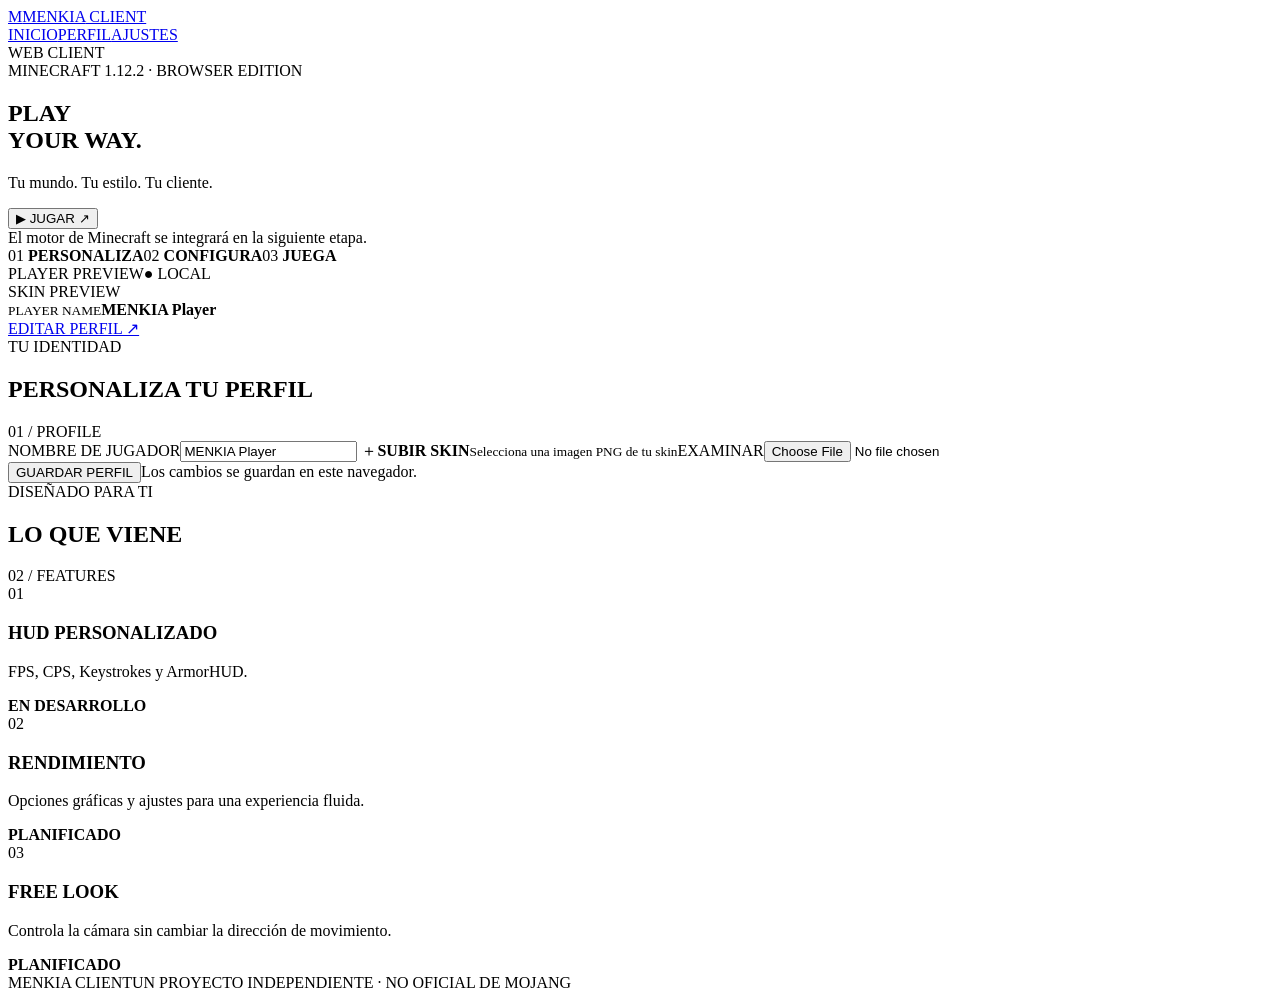
==== web/index.html @ 07ad16b3 "Create MENKIA CLIENT browser interface" ====
<!doctype html>
<html lang="es">
<head>
  <meta charset="utf-8">
  <meta name="viewport" content="width=device-width, initial-scale=1">
  <meta name="theme-color" content="#090b12">
  <title>MENKIA CLIENT</title>
  <link rel="stylesheet" href="./styles.css">
</head>
<body>
  <div class="ambient ambient-one"></div><div class="ambient ambient-two"></div>
  <header class="topbar">
    <a class="brand" href="#" aria-label="MENKIA Client inicio"><span class="brand-mark">M</span><span>MENKIA<span class="brand-light"> CLIENT</span></span></a>
    <nav><a class="active" href="#home">INICIO</a><a href="#profile">PERFIL</a><a href="#settings">AJUSTES</a></nav>
    <span class="version">WEB CLIENT <i></i></span>
  </header>
  <main id="home">
    <section class="hero">
      <div class="hero-copy">
        <div class="eyebrow"><span></span> MINECRAFT 1.12.2 · BROWSER EDITION</div>
        <h1>PLAY<br><span>YOUR WAY.</span></h1>
        <p>Tu mundo. Tu estilo. Tu cliente.</p>
        <button id="playButton" class="play-button"><span class="play-icon">▶</span> JUGAR <span class="button-arrow">↗</span></button>
        <div id="playMessage" class="play-message" role="status">El motor de Minecraft se integrará en la siguiente etapa.</div>
        <div class="hero-meta"><span>01 <b>PERSONALIZA</b></span><span>02 <b>CONFIGURA</b></span><span>03 <b>JUEGA</b></span></div>
      </div>
      <div class="player-panel">
        <div class="panel-top"><span>PLAYER PREVIEW</span><span class="online-dot">● LOCAL</span></div>
        <div class="avatar-stage">
          <div class="avatar-glow"></div>
          <div class="avatar-placeholder" id="avatarPlaceholder"><div class="avatar-head"></div><div class="avatar-body"></div><div class="avatar-arms"></div><div class="avatar-legs"></div></div>
          <img id="skinPreview" alt="Vista previa de tu skin" hidden>
          <span class="stage-label">SKIN PREVIEW</span>
        </div>
        <div class="player-info"><div><small>PLAYER NAME</small><strong id="displayName">MENKIA Player</strong></div><a href="#profile">EDITAR PERFIL ↗</a></div>
      </div>
    </section>
    <section id="profile" class="profile-section">
      <div class="section-heading"><div><span class="eyebrow">TU IDENTIDAD</span><h2>PERSONALIZA TU PERFIL</h2></div><span class="section-number">01 / PROFILE</span></div>
      <div class="profile-grid">
        <label class="field">NOMBRE DE JUGADOR<input id="playerName" maxlength="16" value="MENKIA Player" placeholder="Tu nombre"></label>
        <label class="upload-box" for="skinInput"><span class="upload-symbol">＋</span><span><b>SUBIR SKIN</b><small>Selecciona una imagen PNG de tu skin</small></span><span class="upload-action">EXAMINAR</span><input id="skinInput" type="file" accept="image/png"></label>
      </div>
      <div class="profile-actions"><button id="saveProfile" class="save-button">GUARDAR PERFIL</button><span id="saveStatus" role="status">Los cambios se guardan en este navegador.</span></div>
    </section>
    <section id="settings" class="features-section">
      <div class="section-heading"><div><span class="eyebrow">DISEÑADO PARA TI</span><h2>LO QUE VIENE</h2></div><span class="section-number">02 / FEATURES</span></div>
      <div class="feature-grid">
        <article><span>01</span><h3>HUD PERSONALIZADO</h3><p>FPS, CPS, Keystrokes y ArmorHUD.</p><b>EN DESARROLLO</b></article>
        <article><span>02</span><h3>RENDIMIENTO</h3><p>Opciones gráficas y ajustes para una experiencia fluida.</p><b>PLANIFICADO</b></article>
        <article><span>03</span><h3>FREE LOOK</h3><p>Controla la cámara sin cambiar la dirección de movimiento.</p><b>PLANIFICADO</b></article>
      </div>
    </section>
  </main>
  <footer><span class="brand-small">MENKIA CLIENT</span><span>UN PROYECTO INDEPENDIENTE · NO OFICIAL DE MOJANG</span></footer>
  <script src="./app.js"></script>
</body>
</html>
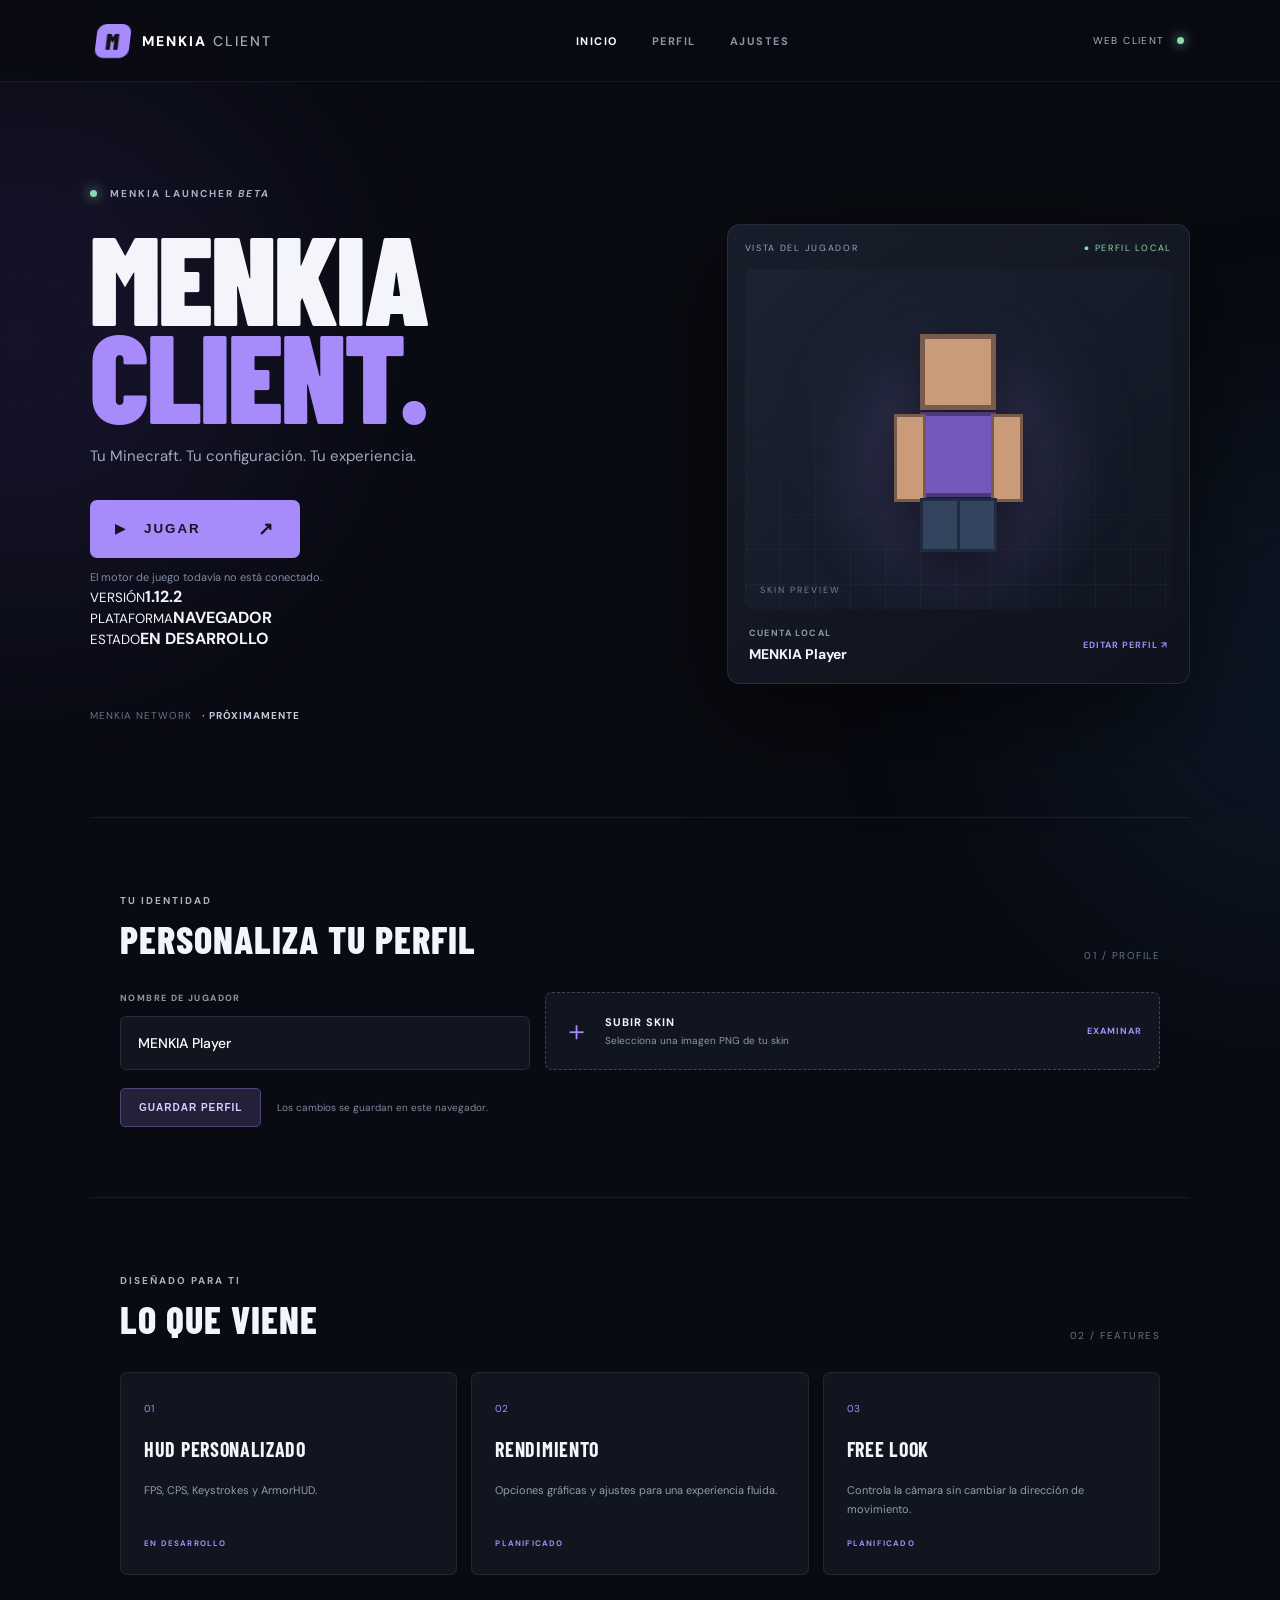
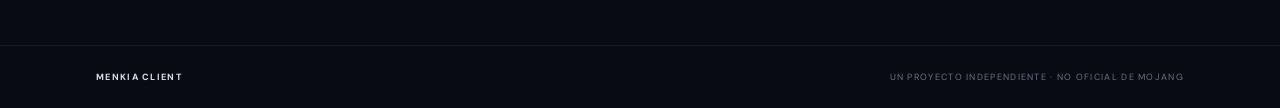
==== commit 7e36230f: "Upgrade MENKIA launcher and add 3D skin viewer" ====
--- a/web/index.html
+++ b/web/index.html
@@ -17,22 +17,22 @@
   <main id="home">
     <section class="hero">
       <div class="hero-copy">
-        <div class="eyebrow"><span></span> MINECRAFT 1.12.2 · BROWSER EDITION</div>
-        <h1>PLAY<br><span>YOUR WAY.</span></h1>
-        <p>Tu mundo. Tu estilo. Tu cliente.</p>
+        <div class="eyebrow"><span></span> MENKIA LAUNCHER <i class="build-tag">BETA</i></div>
+        <h1>MENKIA<br><span>CLIENT.</span></h1>
+        <p>Tu Minecraft. Tu configuración. Tu experiencia.</p>
         <button id="playButton" class="play-button"><span class="play-icon">▶</span> JUGAR <span class="button-arrow">↗</span></button>
-        <div id="playMessage" class="play-message" role="status">El motor de Minecraft se integrará en la siguiente etapa.</div>
-        <div class="hero-meta"><span>01 <b>PERSONALIZA</b></span><span>02 <b>CONFIGURA</b></span><span>03 <b>JUEGA</b></span></div>
+        <div id="playMessage" class="play-message" role="status">El motor de juego todavía no está conectado.</div><div class="launcher-details"><div><small>VERSIÓN</small><b>1.12.2</b></div><div><small>PLATAFORMA</small><b>NAVEGADOR</b></div><div><small>ESTADO</small><b class="pending-state">EN DESARROLLO</b></div></div>
+        <div class="hero-meta"><span>MENKIA NETWORK <b>· PRÓXIMAMENTE</b></span></div>
       </div>
       <div class="player-panel">
-        <div class="panel-top"><span>PLAYER PREVIEW</span><span class="online-dot">● LOCAL</span></div>
+        <div class="panel-top"><span>VISTA DEL JUGADOR</span><span class="online-dot">● PERFIL LOCAL</span></div>
         <div class="avatar-stage">
           <div class="avatar-glow"></div>
           <div class="avatar-placeholder" id="avatarPlaceholder"><div class="avatar-head"></div><div class="avatar-body"></div><div class="avatar-arms"></div><div class="avatar-legs"></div></div>
           <img id="skinPreview" alt="Vista previa de tu skin" hidden>
           <span class="stage-label">SKIN PREVIEW</span>
         </div>
-        <div class="player-info"><div><small>PLAYER NAME</small><strong id="displayName">MENKIA Player</strong></div><a href="#profile">EDITAR PERFIL ↗</a></div>
+        <div class="player-info"><div><small>CUENTA LOCAL</small><strong id="displayName">MENKIA Player</strong></div><a href="#profile">EDITAR PERFIL ↗</a></div>
       </div>
     </section>
     <section id="profile" class="profile-section">
--- a/web/styles.css
+++ b/web/styles.css
@@ -0,0 +1,4 @@
+@import url('https://fonts.googleapis.com/css2?family=Barlow+Condensed:wght@500;600;700;800;900&family=DM+Sans:wght@400;500;600;700&display=swap');
+:root{color-scheme:dark;--bg:#090b12;--panel:#111520;--line:#252c3b;--muted:#8c95a8;--accent:#a78bfa;--white:#f4f5fb}
+*{box-sizing:border-box}html{scroll-behavior:smooth}body{margin:0;background:var(--bg);color:var(--white);font-family:'DM Sans',sans-serif;overflow-x:hidden}.ambient{position:fixed;width:520px;height:520px;border-radius:50%;filter:blur(130px);opacity:.13;pointer-events:none;z-index:-1}.ambient-one{background:#7654dc;top:80px;left:-240px}.ambient-two{background:#2d6caa;right:-280px;top:420px}.topbar{height:82px;border-bottom:1px solid #ffffff12;display:flex;align-items:center;justify-content:space-between;padding:0 7.5%;position:relative;z-index:2;background:#090b12c9;backdrop-filter:blur(16px)}.brand{display:flex;align-items:center;gap:12px;text-decoration:none;color:white;font-weight:800;letter-spacing:2px;font-size:14px}.brand-mark{width:34px;height:34px;display:grid;place-items:center;background:var(--accent);color:#11101b;border-radius:9px;font:900 23px 'Barlow Condensed';transform:skew(-7deg)}.brand-light{font-weight:500;color:#a4aabd}nav{display:flex;gap:34px}nav a{color:#8c95a8;text-decoration:none;font-size:11px;font-weight:700;letter-spacing:1.5px}nav a.active,nav a:hover{color:white}.version{font-size:10px;letter-spacing:1.4px;color:#aab1c2}.version i,.eyebrow span{display:inline-block;width:7px;height:7px;border-radius:50%;background:#8cdbad;margin-left:8px;box-shadow:0 0 12px #8cdbad}.hero{max-width:1160px;margin:0 auto;padding:105px 30px 95px;display:grid;grid-template-columns:1.1fr .9fr;gap:70px;align-items:center;min-height:590px}.eyebrow{font-size:10px;letter-spacing:2px;font-weight:700;color:#aab1c2}.eyebrow span{margin:0 9px 0 0}.hero h1{font:900 clamp(76px,10vw,124px)/.79 'Barlow Condensed',sans-serif;letter-spacing:-2px;margin:28px 0 22px}.hero h1 span{color:var(--accent)}.hero-copy>p{color:#a2aabd;font-size:15px;margin-bottom:34px}.play-button{border:0;border-radius:7px;background:var(--accent);color:#171322;font-weight:900;letter-spacing:2px;padding:18px 25px;min-width:210px;display:flex;align-items:center;gap:17px;cursor:pointer;transition:.2s}.play-button:hover{transform:translateY(-3px);box-shadow:0 12px 35px #a78bfa33}.play-icon{font-size:13px}.button-arrow{margin-left:auto;font-size:18px}.play-message{font-size:11px;color:#818ba0;margin-top:12px;min-height:16px}.hero-meta{display:flex;gap:27px;margin-top:60px;color:#697286;font-size:10px;letter-spacing:1px}.hero-meta b{color:#c4cada;margin-left:6px}.player-panel{background:linear-gradient(145deg,#171d2a,#0e121c);border:1px solid #ffffff16;border-radius:13px;padding:17px;box-shadow:0 30px 100px #0008}.panel-top,.player-info{display:flex;justify-content:space-between;align-items:center}.panel-top{font-size:9px;letter-spacing:1.7px;color:#9ba5ba}.online-dot{color:#8cdbad;font-size:9px}.avatar-stage{height:340px;margin-top:15px;background:radial-gradient(ellipse at 50% 65%,#a78bfa25,transparent 48%),linear-gradient(135deg,#1b2231,#101521);border-radius:8px;position:relative;display:grid;place-items:center;overflow:hidden}.avatar-stage:before{content:"";position:absolute;inset:0;background-image:linear-gradient(#ffffff08 1px,transparent 1px),linear-gradient(90deg,#ffffff08 1px,transparent 1px);background-size:35px 35px;mask-image:linear-gradient(transparent,#000)}.avatar-glow{position:absolute;width:180px;height:180px;border-radius:50%;background:#a78bfa25;filter:blur(50px)}.avatar-placeholder{position:relative;width:105px;height:210px;filter:drop-shadow(0 12px 20px #0008)}.avatar-head{position:absolute;width:76px;height:76px;left:14px;top:0;background:#c99b78;border:5px solid #785b4a;z-index:2}.avatar-body{position:absolute;width:76px;height:85px;left:14px;top:78px;background:#7657bc;border:4px solid #4b397b}.avatar-arms:before,.avatar-arms:after{content:"";position:absolute;top:80px;width:26px;height:82px;background:#c99b78;border:3px solid #785b4a}.avatar-arms:before{left:-12px}.avatar-arms:after{right:-12px}.avatar-legs:before,.avatar-legs:after{content:"";position:absolute;top:164px;width:34px;height:48px;background:#34435e;border:3px solid #202b40}.avatar-legs:before{left:14px}.avatar-legs:after{right:14px}#skinPreview{position:relative;max-width:190px;max-height:260px;object-fit:contain;image-rendering:pixelated;filter:drop-shadow(0 12px 20px #0008)}.stage-label{position:absolute;bottom:13px;left:15px;color:#778198;font-size:9px;letter-spacing:2px}.player-info{padding:18px 4px 3px}.player-info small,.field{display:block;color:#8f99ad;font-size:9px;letter-spacing:1.4px;font-weight:700}.player-info strong{display:block;margin-top:6px;font-size:14px}.player-info a{color:var(--accent);font-size:9px;text-decoration:none;letter-spacing:1px;font-weight:700}.profile-section,.features-section{max-width:1100px;margin:0 auto;padding:70px 30px;border-top:1px solid #ffffff12}.section-heading{display:flex;justify-content:space-between;align-items:end;margin-bottom:30px}.section-heading h2{font:800 38px 'Barlow Condensed';letter-spacing:1px;margin:7px 0 0}.section-number{font-size:10px;letter-spacing:1.5px;color:#687287}.profile-grid{display:grid;grid-template-columns:.8fr 1.2fr;gap:15px}.field input{display:block;width:100%;margin-top:12px;padding:17px;background:#111520;border:1px solid var(--line);border-radius:6px;color:white;font:500 14px 'DM Sans';outline:none}.field input:focus{border-color:var(--accent)}.upload-box{display:flex;align-items:center;gap:15px;padding:13px 17px;border:1px dashed #45415d;border-radius:7px;cursor:pointer;background:#111520}.upload-symbol{font-size:27px;color:var(--accent)}.upload-box b,.upload-box small{display:block}.upload-box b{font-size:11px;letter-spacing:1px}.upload-box small{font-size:10px;color:#8d97aa;margin-top:5px}.upload-action{margin-left:auto;font-size:9px;color:var(--accent);font-weight:800;letter-spacing:1px}.upload-box input{display:none}.profile-actions{display:flex;align-items:center;gap:16px;margin-top:18px}.save-button{background:#252039;color:#d9ccff;border:1px solid #514477;border-radius:5px;padding:13px 18px;font-size:10px;letter-spacing:1px;font-weight:800;cursor:pointer}.profile-actions>span{font-size:10px;color:#7f899e}.feature-grid{display:grid;grid-template-columns:repeat(3,1fr);gap:14px}.feature-grid article{padding:23px;background:#111520;border:1px solid #ffffff12;border-radius:7px}.feature-grid article>span{color:var(--accent);font-size:10px}.feature-grid h3{font:700 20px 'Barlow Condensed';letter-spacing:.7px}.feature-grid p{font-size:11px;line-height:1.7;color:#929caf;min-height:38px}.feature-grid b{font-size:8px;letter-spacing:1.2px;color:#a78bfa}footer{border-top:1px solid #ffffff12;padding:25px 7.5%;display:flex;justify-content:space-between;color:#687287;font-size:9px;letter-spacing:1.3px}.brand-small{color:#d8dbea;font-weight:800}
+@media(max-width:760px){.topbar{padding:0 20px;height:70px}nav{gap:13px}nav a{font-size:9px}.version{display:none}.hero{padding:70px 22px;grid-template-columns:1fr;gap:38px}.hero h1{font-size:90px}.hero-meta{margin-top:35px;gap:12px}.player-panel{max-width:440px;width:100%;margin:auto}.profile-section,.features-section{padding:50px 22px}.profile-grid,.feature-grid{grid-template-columns:1fr}.section-heading h2{font-size:30px}.section-number{font-size:8px}footer{padding:22px;gap:15px;flex-wrap:wrap}}
